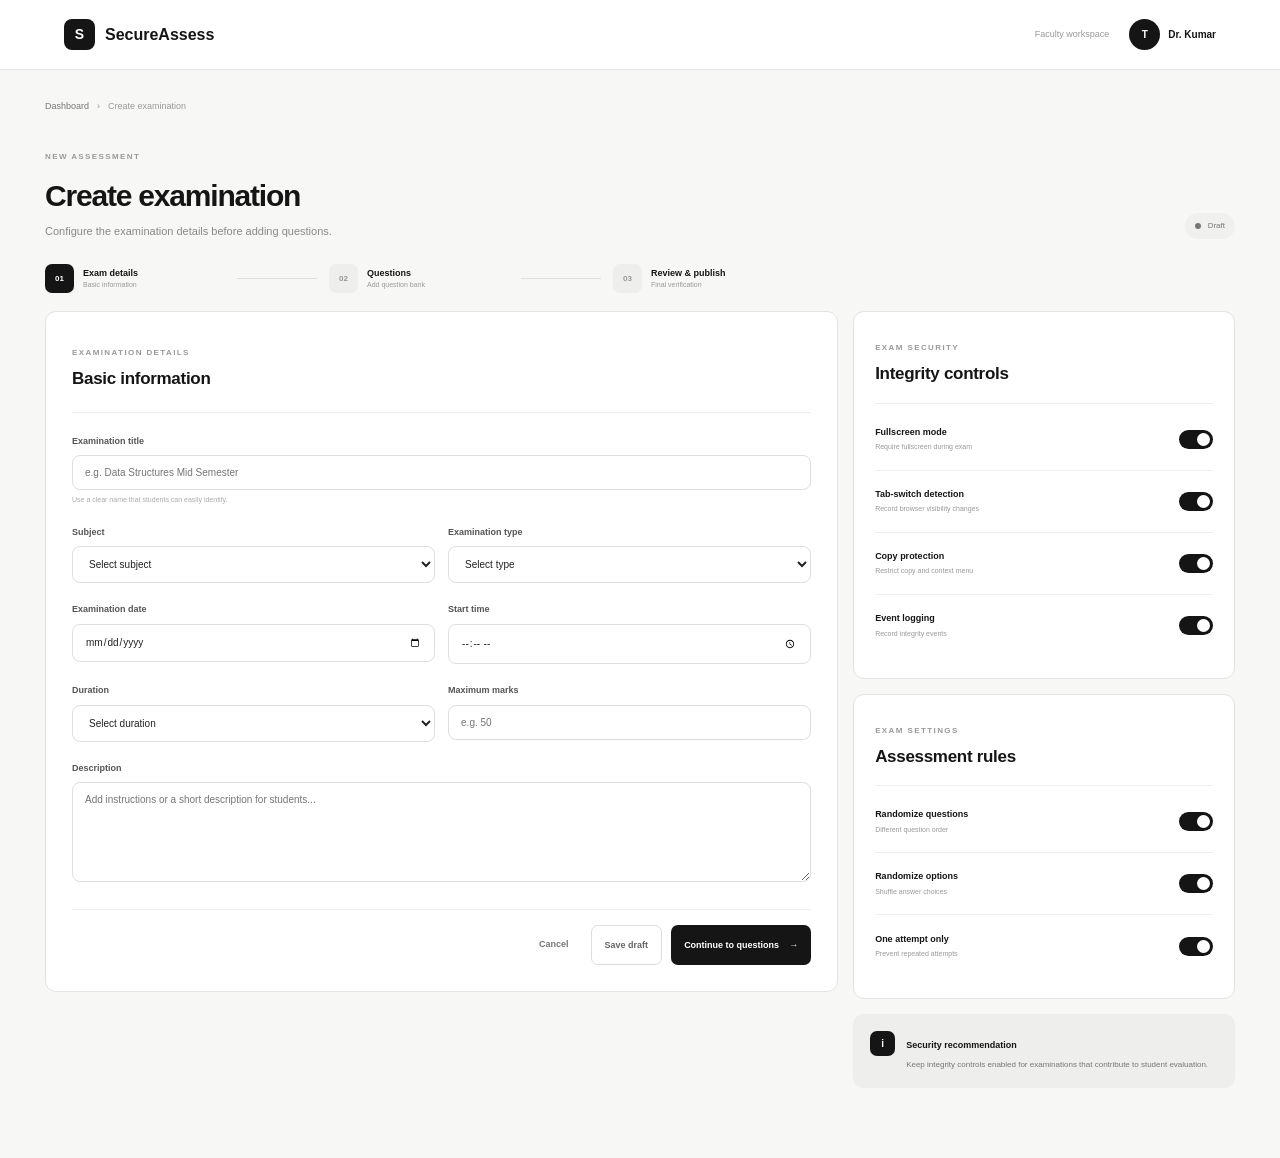
==== SecureAssess/frontend/create-exam.html @ c0ce17d4 "some" ====
<!DOCTYPE html>
<html lang="en">

<head>

    <meta charset="UTF-8">

    <meta
        name="viewport"
        content="width=device-width, initial-scale=1.0"
    >

    <title>Create Examination | SecureAssess</title>

    <link
        rel="stylesheet"
        href="css/create-exam.css"
    >

</head>


<body>


<!-- =========================
     TOPBAR
========================= -->

<header class="topbar">

    <a
        href="teacher-dashboard.html"
        class="brand"
    >

        <span class="brand-icon">
            S
        </span>

        <span>
            SecureAssess
        </span>

    </a>


    <div class="top-right">

        <span class="secure-text">
            Faculty workspace
        </span>

        <div class="profile">

            <span class="avatar">
                T
            </span>

            <span>
                Dr. Kumar
            </span>

        </div>

    </div>

</header>


<!-- =========================
     MAIN
========================= -->

<main class="page-container">


    <!-- BREADCRUMB -->

    <div class="breadcrumb">

        <a href="teacher-dashboard.html">
            Dashboard
        </a>

        <span>›</span>

        <span>
            Create examination
        </span>

    </div>


    <!-- PAGE HEADER -->

    <section class="page-header">

        <div>

            <span class="section-label">
                NEW ASSESSMENT
            </span>

            <h1>
                Create examination
            </h1>

            <p>
                Configure the examination details before
                adding questions.
            </p>

        </div>


        <div class="draft-status">

            <span class="draft-dot"></span>

            Draft

        </div>

    </section>


    <!-- =========================
         STEPS
    ========================== -->

    <div class="steps">

        <div class="step active">

            <span class="step-number">
                01
            </span>

            <div>

                <strong>
                    Exam details
                </strong>

                <small>
                    Basic information
                </small>

            </div>

        </div>


        <span class="step-line"></span>


        <div class="step">

            <span class="step-number">
                02
            </span>

            <div>

                <strong>
                    Questions
                </strong>

                <small>
                    Add question bank
                </small>

            </div>

        </div>


        <span class="step-line"></span>


        <div class="step">

            <span class="step-number">
                03
            </span>

            <div>

                <strong>
                    Review & publish
                </strong>

                <small>
                    Final verification
                </small>

            </div>

        </div>

    </div>


    <!-- =========================
         FORM GRID
    ========================== -->

    <section class="form-layout">


        <!-- LEFT FORM -->

        <div class="form-card">

            <div class="card-header">

                <span class="card-label">
                    EXAMINATION DETAILS
                </span>

                <h2>
                    Basic information
                </h2>

            </div>


            <!-- EXAM TITLE -->

            <div class="form-group">

                <label for="examTitle">
                    Examination title
                </label>

                <input
                    type="text"
                    id="examTitle"
                    placeholder="e.g. Data Structures Mid Semester"
                >

                <span class="field-hint">
                    Use a clear name that students can easily identify.
                </span>

            </div>


            <!-- SUBJECT -->

            <div class="form-row">

                <div class="form-group">

                    <label for="subject">
                        Subject
                    </label>

                    <select id="subject">

                        <option value="">
                            Select subject
                        </option>

                        <option>
                            Data Structures
                        </option>

                        <option>
                            Database Management
                        </option>

                        <option>
                            Operating Systems
                        </option>

                        <option>
                            Computer Networks
                        </option>

                        <option>
                            Java Programming
                        </option>

                        <option>
                            Theory of Computation
                        </option>

                    </select>

                </div>


                <div class="form-group">

                    <label for="examType">
                        Examination type
                    </label>

                    <select id="examType">

                        <option value="">
                            Select type
                        </option>

                        <option>
                            Mid Semester
                        </option>

                        <option>
                            End Semester
                        </option>

                        <option>
                            Practice Test
                        </option>

                        <option>
                            Internal Assessment
                        </option>

                    </select>

                </div>

            </div>


            <!-- DATE TIME -->

            <div class="form-row">

                <div class="form-group">

                    <label for="examDate">
                        Examination date
                    </label>

                    <input
                        type="date"
                        id="examDate"
                    >

                </div>


                <div class="form-group">

                    <label for="examTime">
                        Start time
                    </label>

                    <input
                        type="time"
                        id="examTime"
                    >

                </div>

            </div>


            <!-- DURATION -->

            <div class="form-row">

                <div class="form-group">

                    <label for="duration">
                        Duration
                    </label>

                    <select id="duration">

                        <option value="">
                            Select duration
                        </option>

                        <option value="30">
                            30 minutes
                        </option>

                        <option value="45">
                            45 minutes
                        </option>

                        <option value="60">
                            60 minutes
                        </option>

                        <option value="90">
                            90 minutes
                        </option>

                        <option value="120">
                            120 minutes
                        </option>

                    </select>

                </div>


                <div class="form-group">

                    <label for="maxMarks">
                        Maximum marks
                    </label>

                    <input
                        type="number"
                        id="maxMarks"
                        min="1"
                        placeholder="e.g. 50"
                    >

                </div>

            </div>


            <!-- DESCRIPTION -->

            <div class="form-group">

                <label for="description">
                    Description
                </label>

                <textarea
                    id="description"
                    rows="4"
                    placeholder="Add instructions or a short description for students..."
                ></textarea>

            </div>


            <!-- ACTIONS -->

            <div class="form-actions">

                <a
                    href="teacher-dashboard.html"
                    class="cancel-button"
                >
                    Cancel
                </a>


                <button
                    id="saveDraftButton"
                    class="draft-button"
                >
                    Save draft
                </button>


                <button
                    id="continueButton"
                    class="continue-button"
                >
                    Continue to questions
                    <span>→</span>
                </button>

            </div>

        </div>


        <!-- RIGHT SETTINGS -->

        <aside class="settings-column">


            <!-- SECURITY SETTINGS -->

            <div class="settings-card">

                <div class="card-header">

                    <span class="card-label">
                        EXAM SECURITY
                    </span>

                    <h2>
                        Integrity controls
                    </h2>

                </div>


                <div class="setting-list">


                    <label class="setting">

                        <div>

                            <strong>
                                Fullscreen mode
                            </strong>

                            <small>
                                Require fullscreen during exam
                            </small>

                        </div>

                        <input
                            type="checkbox"
                            id="fullscreenSetting"
                            checked
                        >

                        <span class="toggle"></span>

                    </label>


                    <label class="setting">

                        <div>

                            <strong>
                                Tab-switch detection
                            </strong>

                            <small>
                                Record browser visibility changes
                            </small>

                        </div>

                        <input
                            type="checkbox"
                            id="tabSetting"
                            checked
                        >

                        <span class="toggle"></span>

                    </label>


                    <label class="setting">

                        <div>

                            <strong>
                                Copy protection
                            </strong>

                            <small>
                                Restrict copy and context menu
                            </small>

                        </div>

                        <input
                            type="checkbox"
                            id="copySetting"
                            checked
                        >

                        <span class="toggle"></span>

                    </label>


                    <label class="setting">

                        <div>

                            <strong>
                                Event logging
                            </strong>

                            <small>
                                Record integrity events
                            </small>

                        </div>

                        <input
                            type="checkbox"
                            id="loggingSetting"
                            checked
                        >

                        <span class="toggle"></span>

                    </label>

                </div>

            </div>


            <!-- EXAM SETTINGS -->

            <div class="settings-card">

                <div class="card-header">

                    <span class="card-label">
                        EXAM SETTINGS
                    </span>

                    <h2>
                        Assessment rules
                    </h2>

                </div>


                <div class="setting-list">


                    <label class="setting">

                        <div>

                            <strong>
                                Randomize questions
                            </strong>

                            <small>
                                Different question order
                            </small>

                        </div>

                        <input
                            type="checkbox"
                            id="randomQuestions"
                            checked
                        >

                        <span class="toggle"></span>

                    </label>


                    <label class="setting">

                        <div>

                            <strong>
                                Randomize options
                            </strong>

                            <small>
                                Shuffle answer choices
                            </small>

                        </div>

                        <input
                            type="checkbox"
                            id="randomOptions"
                            checked
                        >

                        <span class="toggle"></span>

                    </label>


                    <label class="setting">

                        <div>

                            <strong>
                                One attempt only
                            </strong>

                            <small>
                                Prevent repeated attempts
                            </small>

                        </div>

                        <input
                            type="checkbox"
                            id="oneAttempt"
                            checked
                        >

                        <span class="toggle"></span>

                    </label>

                </div>

            </div>


            <!-- INFO -->

            <div class="info-card">

                <span class="info-icon">
                    i
                </span>

                <div>

                    <strong>
                        Security recommendation
                    </strong>

                    <p>
                        Keep integrity controls enabled for
                        examinations that contribute to student
                        evaluation.
                    </p>

                </div>

            </div>

        </aside>

    </section>

</main>


<!-- =========================
     TOAST
========================== -->

<div
    class="toast"
    id="toast"
>
</div>


<script src="js/create-exam.js"></script>

</body>

</html>
---- SecureAssess/frontend/css/create-exam.css ----
/* =========================
   RESET
========================= */

* {
    margin: 0;
    padding: 0;
    box-sizing: border-box;
}


body {
    font-family: Inter, -apple-system, BlinkMacSystemFont,
        "Segoe UI", sans-serif;

    background: #f7f8f6;

    color: #151515;

    line-height: 1.5;
}


/* =========================
   TOPBAR
========================= */

.topbar {
    height: 70px;

    padding: 0 5%;

    background: white;

    border-bottom: 1px solid #e4e5e2;

    display: flex;

    align-items: center;

    justify-content: space-between;
}


.brand {
    display: flex;

    align-items: center;

    gap: 10px;

    color: #151515;

    text-decoration: none;

    font-size: 16px;

    font-weight: 700;
}


.brand-icon {
    width: 31px;
    height: 31px;

    border-radius: 8px;

    background: #151515;

    color: white;

    display: flex;

    align-items: center;

    justify-content: center;

    font-size: 14px;

    font-weight: 800;
}


.top-right {
    display: flex;

    align-items: center;

    gap: 20px;
}


.secure-text {
    color: #999;

    font-size: 9px;
}


.profile {
    display: flex;

    align-items: center;

    gap: 8px;

    font-size: 10px;

    font-weight: 600;
}


.avatar {
    width: 31px;
    height: 31px;

    border-radius: 50%;

    background: #151515;

    color: white;

    display: flex;

    align-items: center;

    justify-content: center;

    font-size: 10px;
}


/* =========================
   PAGE
========================= */

.page-container {
    max-width: 1250px;

    margin: auto;

    padding: 30px 30px 70px;
}


/* =========================
   BREADCRUMB
========================= */

.breadcrumb {
    display: flex;

    gap: 8px;

    align-items: center;

    margin-bottom: 28px;

    color: #999;

    font-size: 9px;
}


.breadcrumb a {
    color: #777;

    text-decoration: none;
}


/* =========================
   PAGE HEADER
========================= */

.page-header {
    display: flex;

    align-items: flex-end;

    justify-content: space-between;

    margin-bottom: 25px;
}


.section-label,
.card-label {
    color: #999;

    font-size: 8px;

    font-weight: 700;

    letter-spacing: 1.4px;
}


.page-header h1 {
    margin-top: 7px;

    font-size: 30px;

    letter-spacing: -1.2px;
}


.page-header p {
    margin-top: 5px;

    color: #888;

    font-size: 11px;
}


.draft-status {
    display: flex;

    align-items: center;

    gap: 7px;

    padding: 7px 10px;

    border-radius: 100px;

    background: #f0f1ee;

    color: #777;

    font-size: 8px;
}


.draft-dot {
    width: 6px;
    height: 6px;

    border-radius: 50%;

    background: #777;
}


/* =========================
   STEPS
========================= */

.steps {
    display: flex;

    align-items: center;

    margin-bottom: 18px;
}


.step {
    display: flex;

    align-items: center;

    gap: 9px;

    min-width: 180px;
}


.step-number {
    width: 29px;
    height: 29px;

    border-radius: 7px;

    background: #eeeeec;

    color: #999;

    display: flex;

    align-items: center;

    justify-content: center;

    font-size: 8px;

    font-weight: 700;
}


.step.active .step-number {
    background: #151515;

    color: white;
}


.step strong {
    display: block;

    font-size: 9px;
}


.step small {
    display: block;

    color: #999;

    font-size: 7px;
}


.step-line {
    flex: 0 1 80px;

    height: 1px;

    background: #dedfdb;

    margin: 0 12px;
}


/* =========================
   FORM LAYOUT
========================= */

.form-layout {
    display: grid;

    grid-template-columns: 1.35fr .65fr;

    gap: 15px;

    align-items: start;
}


.form-card,
.settings-card {
    background: white;

    border: 1px solid #e4e5e2;

    border-radius: 11px;

    padding: 26px;
}


.card-header {
    padding-bottom: 20px;

    margin-bottom: 22px;

    border-bottom: 1px solid #eeeeec;
}


.card-header h2 {
    margin-top: 4px;

    font-size: 17px;

    letter-spacing: -0.3px;
}


/* =========================
   FORM
========================= */

.form-group {
    margin-bottom: 20px;
}


.form-row {
    display: grid;

    grid-template-columns: 1fr 1fr;

    gap: 13px;
}


.form-group label {
    display: block;

    margin-bottom: 7px;

    color: #555;

    font-size: 9px;

    font-weight: 600;
}


.form-group input,
.form-group select,
.form-group textarea {
    width: 100%;

    border: 1px solid #dedfdb;

    border-radius: 8px;

    background: #fff;

    color: #222;

    padding: 11px 12px;

    font-family: inherit;

    font-size: 10px;

    outline: none;

    transition: .2s;
}


.form-group textarea {
    resize: vertical;

    min-height: 100px;
}


.form-group input:focus,
.form-group select:focus,
.form-group textarea:focus {
    border-color: #777;

    box-shadow:
        0 0 0 3px #f0f1ee;
}


.field-hint {
    display: block;

    margin-top: 5px;

    color: #aaa;

    font-size: 7px;
}


/* =========================
   FORM ACTIONS
========================= */

.form-actions {
    display: flex;

    justify-content: flex-end;

    align-items: center;

    gap: 9px;

    padding-top: 15px;

    border-top: 1px solid #eeeeec;

    margin-top: 10px;
}


.cancel-button,
.draft-button,
.continue-button {
    height: 40px;

    padding: 0 13px;

    border-radius: 7px;

    font-family: inherit;

    font-size: 9px;

    font-weight: 600;

    cursor: pointer;

    text-decoration: none;

    display: flex;

    align-items: center;

    gap: 10px;
}


.cancel-button {
    color: #777;

    background: transparent;

    border: none;
}


.draft-button {
    border: 1px solid #dedfdb;

    background: white;

    color: #666;
}


.continue-button {
    border: none;

    background: #151515;

    color: white;
}


.continue-button:hover {
    background: #333;
}


/* =========================
   SETTINGS
========================= */

.settings-column {
    display: flex;

    flex-direction: column;

    gap: 15px;
}


.settings-card {
    padding: 21px;
}


.settings-card .card-header {
    margin-bottom: 5px;

    padding-bottom: 16px;
}


.setting-list {
    display: flex;

    flex-direction: column;
}


.setting {
    min-height: 62px;

    border-bottom: 1px solid #eeeeec;

    display: flex;

    align-items: center;

    justify-content: space-between;

    gap: 12px;

    cursor: pointer;
}


.setting:last-child {
    border-bottom: none;
}


.setting strong {
    display: block;

    font-size: 9px;
}


.setting small {
    display: block;

    margin-top: 3px;

    color: #999;

    font-size: 7px;
}


/* =========================
   TOGGLE
========================= */

.setting input {
    display: none;
}


.toggle {
    width: 34px;
    height: 19px;

    flex-shrink: 0;

    border-radius: 100px;

    background: #ddd;

    position: relative;

    transition: .2s;
}


.toggle::after {
    content: "";

    width: 13px;
    height: 13px;

    position: absolute;

    top: 3px;
    left: 3px;

    border-radius: 50%;

    background: white;

    transition: .2s;

    box-shadow:
        0 1px 3px rgba(0,0,0,.15);
}


.setting input:checked + .toggle {
    background: #151515;
}


.setting input:checked + .toggle::after {
    transform: translateX(15px);
}


/* =========================
   INFO
========================= */

.info-card {
    padding: 17px;

    border-radius: 10px;

    background: #eeeeec;

    display: flex;

    gap: 11px;
}


.info-icon {
    width: 25px;
    height: 25px;

    flex-shrink: 0;

    border-radius: 7px;

    background: #151515;

    color: white;

    display: flex;

    align-items: center;

    justify-content: center;

    font-size: 10px;

    font-weight: 700;
}


.info-card strong {
    font-size: 9px;
}


.info-card p {
    margin-top: 4px;

    color: #777;

    font-size: 8px;

    line-height: 1.5;
}


/* =========================
   TOAST
========================= */

.toast {
    position: fixed;

    left: 50%;

    bottom: 25px;

    transform:
        translateX(-50%)
        translateY(80px);

    padding: 11px 17px;

    border-radius: 8px;

    background: #151515;

    color: white;

    font-size: 9px;

    opacity: 0;

    transition: .3s;

    z-index: 5000;
}


.toast.show {
    opacity: 1;

    transform:
        translateX(-50%)
        translateY(0);
}


/* =========================
   RESPONSIVE
========================= */

@media (max-width: 900px) {

    .form-layout {
        grid-template-columns: 1fr;
    }

}


@media (max-width: 650px) {

    .page-container {
        padding: 25px 17px 50px;
    }

    .top-right .secure-text {
        display: none;
    }

    .page-header {
        align-items: flex-start;

        flex-direction: column;

        gap: 15px;
    }

    .steps {
        overflow-x: auto;

        padding-bottom: 8px;
    }

    .step {
        min-width: 150px;
    }

    .step-line {
        min-width: 35px;
    }

    .form-card,
    .settings-card {
        padding: 20px;
    }

    .form-row {
        grid-template-columns: 1fr;
    }

    .form-actions {
        flex-wrap: wrap;
    }

}


@media (max-width: 450px) {

    .form-actions {
        flex-direction: column;

        align-items: stretch;
    }

    .cancel-button,
    .draft-button,
    .continue-button {
        justify-content: center;
    }

}
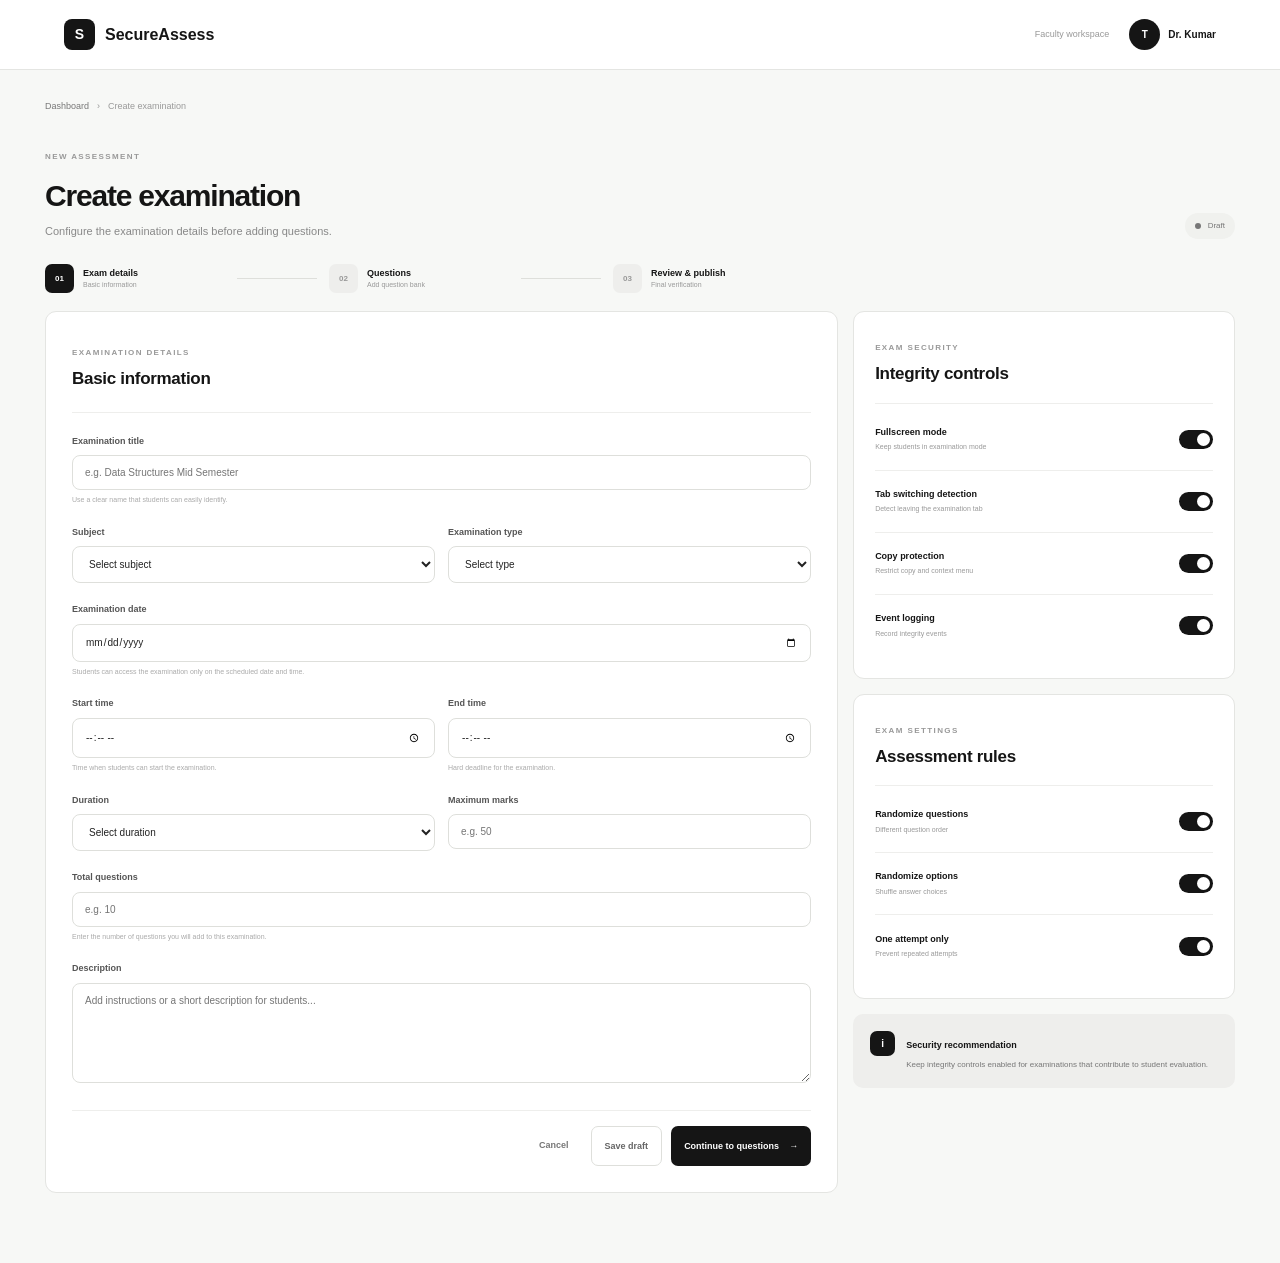
==== commit f0656d50: "Update SecureAssess frontend and backend" ====
--- a/SecureAssess/frontend/create-exam.html
+++ b/SecureAssess/frontend/create-exam.html
@@ -23,10 +23,6 @@
 <body>
 
 
-<!-- =========================
-     TOPBAR
-========================= -->
-
 <header class="topbar">
 
     <a
@@ -68,14 +64,9 @@
 </header>
 
 
-<!-- =========================
-     MAIN
-========================= -->
 
 <main class="page-container">
 
-
-    <!-- BREADCRUMB -->
 
     <div class="breadcrumb">
 
@@ -92,7 +83,6 @@
     </div>
 
 
-    <!-- PAGE HEADER -->
 
     <section class="page-header">
 
@@ -125,9 +115,6 @@
     </section>
 
 
-    <!-- =========================
-         STEPS
-    ========================== -->
 
     <div class="steps">
 
@@ -202,16 +189,12 @@
     </div>
 
 
-    <!-- =========================
-         FORM GRID
-    ========================== -->
 
     <section class="form-layout">
 
 
-        <!-- LEFT FORM -->
-
         <div class="form-card">
+
 
             <div class="card-header">
 
@@ -226,7 +209,6 @@
             </div>
 
 
-            <!-- EXAM TITLE -->
 
             <div class="form-group">
 
@@ -247,9 +229,9 @@
             </div>
 
 
-            <!-- SUBJECT -->
 
             <div class="form-row">
+
 
                 <div class="form-group">
 
@@ -263,33 +245,38 @@
                             Select subject
                         </option>
 
-                        <option>
+                        <option value="Data Structures">
                             Data Structures
                         </option>
 
-                        <option>
+                        <option value="Database Management">
                             Database Management
                         </option>
 
-                        <option>
+                        <option value="Operating Systems">
                             Operating Systems
                         </option>
 
-                        <option>
+                        <option value="Computer Networks">
                             Computer Networks
                         </option>
 
-                        <option>
+                        <option value="Java Programming">
                             Java Programming
                         </option>
 
-                        <option>
+                        <option value="Algorithms">
+                            Algorithms
+                        </option>
+
+                        <option value="Theory of Computation">
                             Theory of Computation
                         </option>
 
                     </select>
 
                 </div>
+
 
 
                 <div class="form-group">
@@ -304,19 +291,19 @@
                             Select type
                         </option>
 
-                        <option>
+                        <option value="Mid Semester">
                             Mid Semester
                         </option>
 
-                        <option>
+                        <option value="End Semester">
                             End Semester
                         </option>
 
-                        <option>
+                        <option value="Practice Test">
                             Practice Test
                         </option>
 
-                        <option>
+                        <option value="Internal Assessment">
                             Internal Assessment
                         </option>
 
@@ -327,22 +314,35 @@
             </div>
 
 
-            <!-- DATE TIME -->
+
+            <!-- =========================
+                 EXAM DATE
+            ========================== -->
+
+            <div class="form-group">
+
+                <label for="examDate">
+                    Examination date
+                </label>
+
+                <input
+                    type="date"
+                    id="examDate"
+                >
+
+                <span class="field-hint">
+                    Students can access the examination only on the scheduled date and time.
+                </span>
+
+            </div>
+
+
+
+            <!-- =========================
+                 START + END TIME
+            ========================== -->
 
             <div class="form-row">
-
-                <div class="form-group">
-
-                    <label for="examDate">
-                        Examination date
-                    </label>
-
-                    <input
-                        type="date"
-                        id="examDate"
-                    >
-
-                </div>
 
 
                 <div class="form-group">
@@ -356,14 +356,41 @@
                         id="examTime"
                     >
 
-                </div>
-
-            </div>
-
-
-            <!-- DURATION -->
+                    <span class="field-hint">
+                        Time when students can start the examination.
+                    </span>
+
+                </div>
+
+
+
+                <div class="form-group">
+
+                    <label for="examEndTime">
+                        End time
+                    </label>
+
+                    <input
+                        type="time"
+                        id="examEndTime"
+                    >
+
+                    <span class="field-hint">
+                        Hard deadline for the examination.
+                    </span>
+
+                </div>
+
+            </div>
+
+
+
+            <!-- =========================
+                 DURATION + MARKS
+            ========================== -->
 
             <div class="form-row">
+
 
                 <div class="form-group">
 
@@ -377,6 +404,10 @@
                             Select duration
                         </option>
 
+                        <option value="15">
+                            15 minutes
+                        </option>
+
                         <option value="30">
                             30 minutes
                         </option>
@@ -400,6 +431,7 @@
                     </select>
 
                 </div>
+
 
 
                 <div class="form-group">
@@ -420,7 +452,27 @@
             </div>
 
 
-            <!-- DESCRIPTION -->
+
+            <div class="form-group">
+
+                <label for="totalQuestions">
+                    Total questions
+                </label>
+
+                <input
+                    type="number"
+                    id="totalQuestions"
+                    min="1"
+                    placeholder="e.g. 10"
+                >
+
+                <span class="field-hint">
+                    Enter the number of questions you will add to this examination.
+                </span>
+
+            </div>
+
+
 
             <div class="form-group">
 
@@ -437,9 +489,9 @@
             </div>
 
 
-            <!-- ACTIONS -->
 
             <div class="form-actions">
+
 
                 <a
                     href="teacher-dashboard.html"
@@ -450,6 +502,7 @@
 
 
                 <button
+                    type="button"
                     id="saveDraftButton"
                     class="draft-button"
                 >
@@ -458,11 +511,17 @@
 
 
                 <button
+                    type="button"
                     id="continueButton"
                     class="continue-button"
                 >
+
                     Continue to questions
-                    <span>→</span>
+
+                    <span>
+                        →
+                    </span>
+
                 </button>
 
             </div>
@@ -470,12 +529,11 @@
         </div>
 
 
-        <!-- RIGHT SETTINGS -->
+
+        <!-- RIGHT SIDE -->
 
         <aside class="settings-column">
 
-
-            <!-- SECURITY SETTINGS -->
 
             <div class="settings-card">
 
@@ -504,7 +562,7 @@
                             </strong>
 
                             <small>
-                                Require fullscreen during exam
+                                Keep students in examination mode
                             </small>
 
                         </div>
@@ -520,16 +578,17 @@
                     </label>
 
 
+
                     <label class="setting">
 
                         <div>
 
                             <strong>
-                                Tab-switch detection
+                                Tab switching detection
                             </strong>
 
                             <small>
-                                Record browser visibility changes
+                                Detect leaving the examination tab
                             </small>
 
                         </div>
@@ -545,6 +604,7 @@
                     </label>
 
 
+
                     <label class="setting">
 
                         <div>
@@ -570,6 +630,7 @@
                     </label>
 
 
+
                     <label class="setting">
 
                         <div>
@@ -599,7 +660,6 @@
             </div>
 
 
-            <!-- EXAM SETTINGS -->
 
             <div class="settings-card">
 
@@ -644,6 +704,7 @@
                     </label>
 
 
+
                     <label class="setting">
 
                         <div>
@@ -669,6 +730,7 @@
                     </label>
 
 
+
                     <label class="setting">
 
                         <div>
@@ -698,7 +760,6 @@
             </div>
 
 
-            <!-- INFO -->
 
             <div class="info-card">
 
@@ -729,18 +790,18 @@
 </main>
 
 
-<!-- =========================
-     TOAST
-========================== -->
 
 <div
     class="toast"
     id="toast"
->
-</div>
-
-
-<script src="js/create-exam.js"></script>
+></div>
+
+
+
+<script
+    src="js/create-exam.js"
+></script>
+
 
 </body>
 
